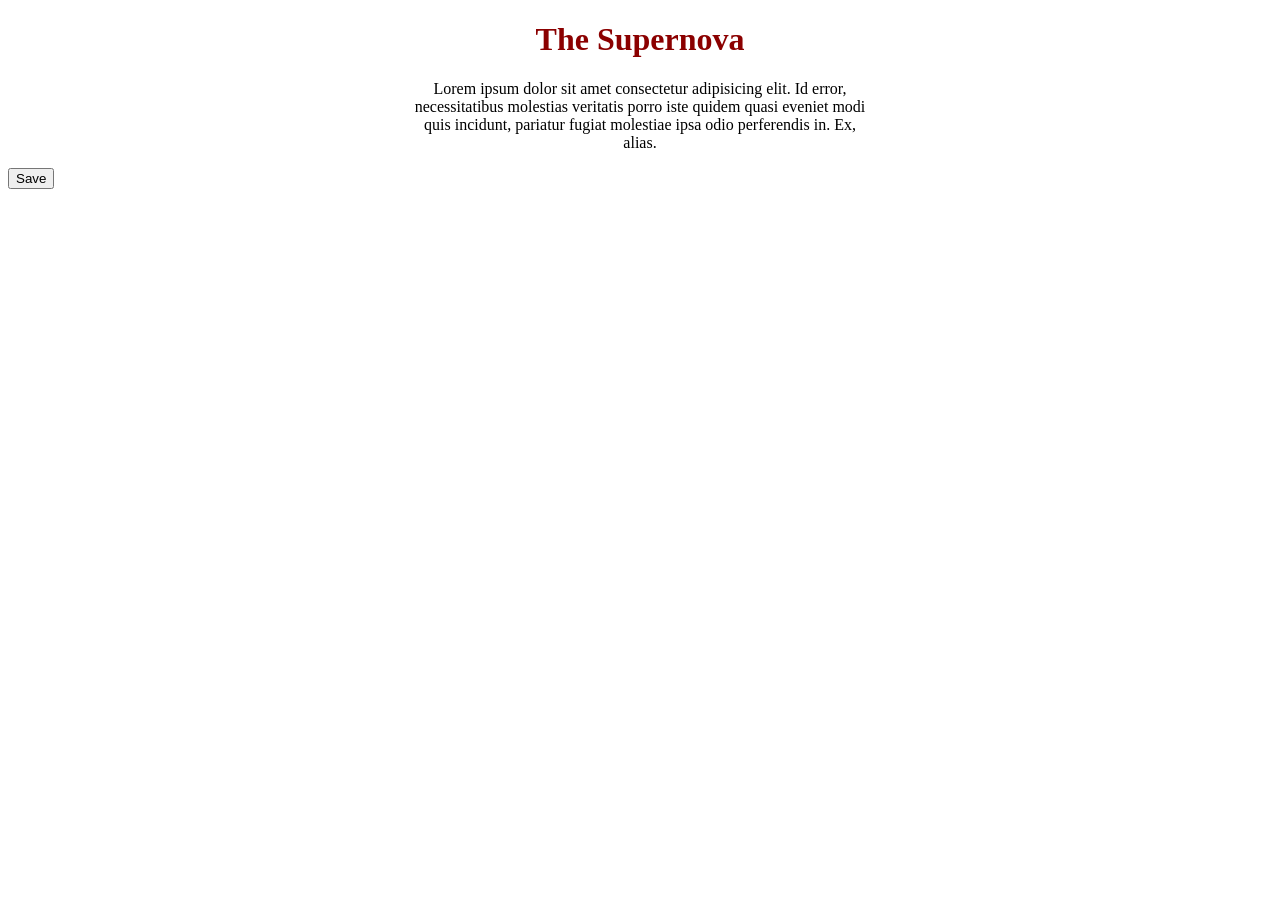
==== index.html @ a0be91d1 "delete button" ====
<!doctype html>
<html lang="en">
  <head>
    <meta charset="UTF-8" />
    <meta name="viewport" content="width=device-width, initial-scale=1.0" />
    <title>si Yanne ni</title>
    <link rel="stylesheet" href="style.css" />
  </head>
  <body>
    <h1 class="head">The Supernova</h1>
    <p class="Lorem">
      Lorem ipsum dolor sit amet consectetur adipisicing elit. Id error,<br />
      necessitatibus molestias veritatis porro iste quidem quasi eveniet modi<br />
      quis incidunt, pariatur fugiat molestiae ipsa odio perferendis in. Ex,<br />
      alias.
    </p>
    <div class="gbuttons">
      <button type="button" class="save">Save</button>
    </div>
  </body>
</html>
---- style.css ----
.head {
  color: darkred;
  text-align: center;
}
.Lorem {
  text-align: center;
}
.delete {
  background-color: rgb(241, 233, 223);
  color: black;
  font-weight: 800;
  font-family: Arial, Helvetica, sans-serif;
  border-radius: 5px;
  border-color: darkred;
}
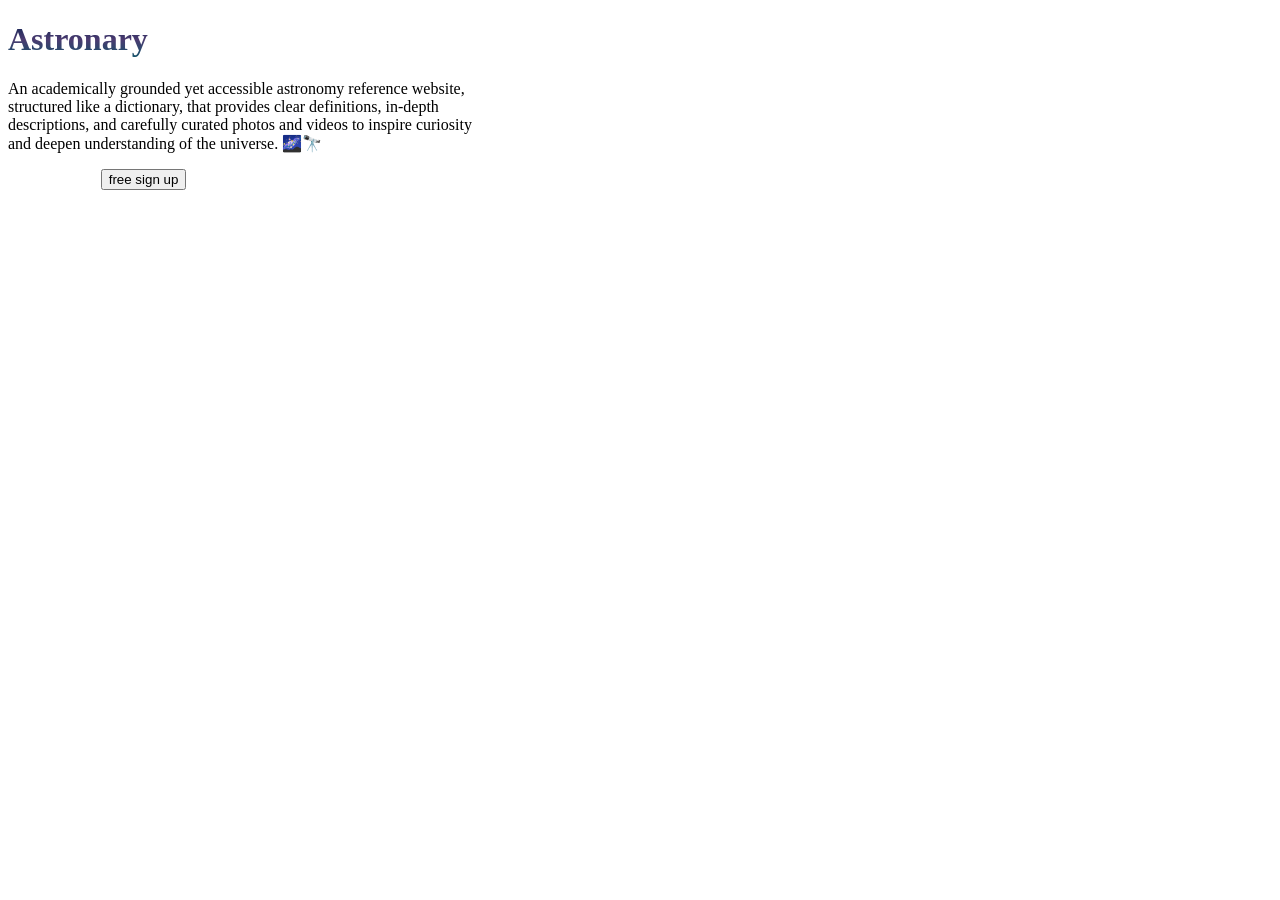
==== commit 161c91fa: "continuation" ====
--- a/index.html
+++ b/index.html
@@ -3,19 +3,21 @@
   <head>
     <meta charset="UTF-8" />
     <meta name="viewport" content="width=device-width, initial-scale=1.0" />
-    <title>si Yanne ni</title>
+    <title>Astronopedia</title>
     <link rel="stylesheet" href="style.css" />
   </head>
   <body>
-    <h1 class="head">The Supernova</h1>
-    <p class="Lorem">
-      Lorem ipsum dolor sit amet consectetur adipisicing elit. Id error,<br />
-      necessitatibus molestias veritatis porro iste quidem quasi eveniet modi<br />
-      quis incidunt, pariatur fugiat molestiae ipsa odio perferendis in. Ex,<br />
-      alias.
+    <h1 class="sitename">Astronary</h1>
+    <p class="description">
+      An academically grounded yet accessible astronomy reference website,
+      <br />
+      structured like a dictionary, that provides clear definitions, in-depth
+      <br />
+      descriptions, and carefully curated photos and videos to inspire curiosity
+      <br />
+      and deepen understanding of the universe. 🌌🔭
     </p>
-    <div class="gbuttons">
-      <button type="button" class="save">Save</button>
-    </div>
+    <button type="button" class="login">log in</button>
+    <button type="button" class="signup">free sign up</button>
   </body>
 </html>
--- a/style.css
+++ b/style.css
@@ -1,15 +1,38 @@
-.head {
-  color: darkred;
-  text-align: center;
+.sitename {
+  background: linear-gradient(to bottom, #021f4b, #4c3b71, #115268);
+  -webkit-background-clip: text;
+  -webkit-text-fill-color: transparent;
+  text-align: justify;
 }
-.Lorem {
-  text-align: center;
+.description {
+  text-align: justify;
 }
-.delete {
-  background-color: rgb(241, 233, 223);
-  color: black;
-  font-weight: 800;
-  font-family: Arial, Helvetica, sans-serif;
-  border-radius: 5px;
-  border-color: darkred;
+.login {
+  background: transparent;
+  padding: 2px 30px;
+  font-size: 12px;
+  font-weight: lighter;
+  border-radius: 4px;
+  position: relative;
+  border: 2px;
+  cursor: pointer;
+
+  background-image: linear-gradient(#ffffff)
+    linear-gradient(to bottom, #021f4b, #4c3b71, #115268);
+  background-origin: border-box;
+  background-clip: padding-box, border-box;
+
+  color: transparent;
+  background-clip: text;
+  -webkit-background-clip: text;
+  -webkit-text-fill-color: transparent;
+
+  transition:
+    transform 0.2s ease,
+    box-shadow 0.2s ease;
 }
+
+.login:hover {
+  transform: translateY(-2px);
+  box-shadow: 0 8px 20px rgba(123, 47, 247, 0.4);
+}
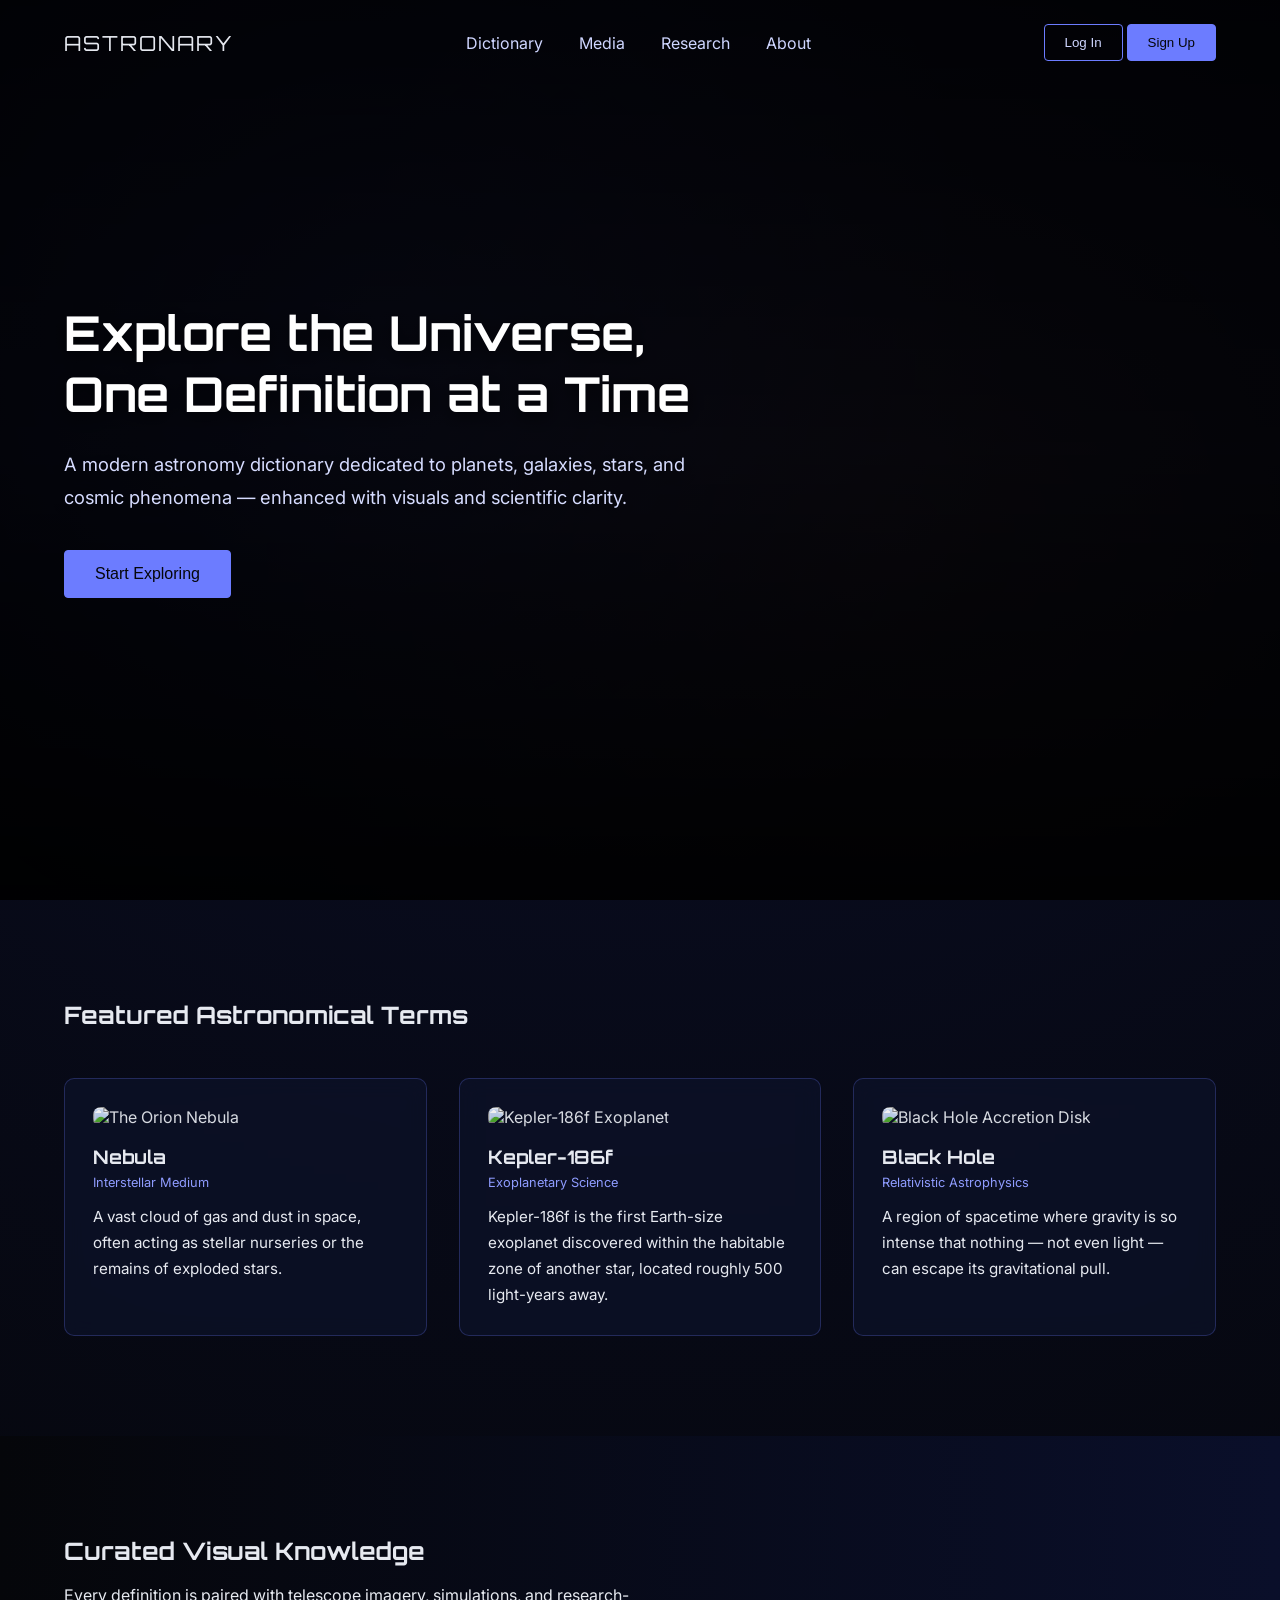
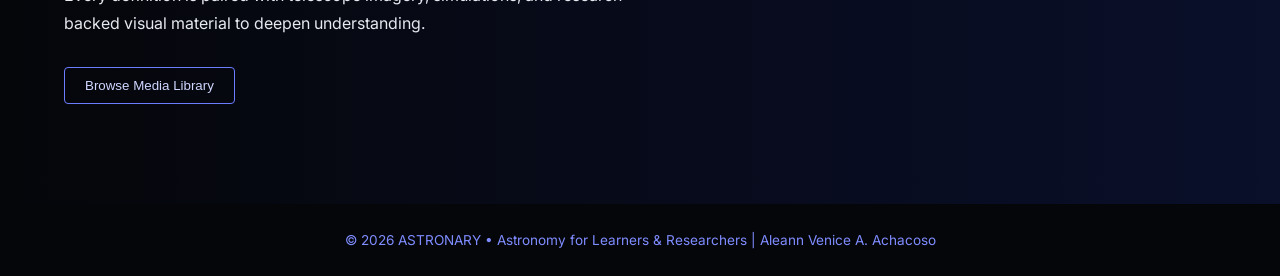
==== commit 3cbb3b95: "final" ====
--- a/index.html
+++ b/index.html
@@ -3,21 +3,120 @@
   <head>
     <meta charset="UTF-8" />
     <meta name="viewport" content="width=device-width, initial-scale=1.0" />
-    <title>Astronopedia</title>
+    <title>ASTRONARY | Astronomy Reference</title>
+
+    <link
+      href="https://fonts.googleapis.com/css2?family=Orbitron:wght@400;600&family=Inter:wght@300;400;600&display=swap"
+      rel="stylesheet"
+    />
+
     <link rel="stylesheet" href="style.css" />
   </head>
+
   <body>
-    <h1 class="sitename">Astronary</h1>
-    <p class="description">
-      An academically grounded yet accessible astronomy reference website,
-      <br />
-      structured like a dictionary, that provides clear definitions, in-depth
-      <br />
-      descriptions, and carefully curated photos and videos to inspire curiosity
-      <br />
-      and deepen understanding of the universe. 🌌🔭
-    </p>
-    <button type="button" class="login">log in</button>
-    <button type="button" class="signup">free sign up</button>
+    <div class="stars"></div>
+    <div class="nebula"></div>
+
+    <header class="navbar">
+      <div class="logo">ASTRONARY</div>
+
+      <nav class="nav-links">
+        <a href="#">Dictionary</a>
+        <a href="#">Media</a>
+        <a href="#">Research</a>
+        <a href="#">About</a>
+      </nav>
+
+      <div class="auth-buttons">
+        <button class="btn ghost">Log In</button>
+        <button class="btn primary">Sign Up</button>
+      </div>
+    </header>
+
+    <section class="hero">
+      <div class="hero-content">
+        <h1>
+          Explore the Universe,<br />
+          One Definition at a Time
+        </h1>
+
+        <p>
+          A modern astronomy dictionary dedicated to planets, galaxies, stars,
+          and cosmic phenomena — enhanced with visuals and scientific clarity.
+        </p>
+
+        <button class="btn primary large">Start Exploring</button>
+      </div>
+    </section>
+
+    <section class="dictionary">
+      <h2>Featured Astronomical Terms</h2>
+
+      <div class="card-grid">
+        <article class="card">
+          <img
+            src="https://i.pinimg.com/1200x/42/08/ee/4208eeaf921803b4e754ec276f01af55.jpg"
+            alt="The Orion Nebula"
+            class="card-image"
+            loading="lazy"
+          />
+          <h3>Nebula</h3>
+          <span class="meta">Interstellar Medium</span>
+          <p>
+            A vast cloud of gas and dust in space, often acting as stellar
+            nurseries or the remains of exploded stars.
+          </p>
+        </article>
+
+        <article class="card">
+          <img
+            src="https://i.pinimg.com/1200x/4b/bf/22/4bbf2255ef0084ff0dad1a5d4161faa6.jpg"
+            alt="Kepler-186f Exoplanet"
+            class="card-image"
+            loading="lazy"
+          />
+          <h3>Kepler-186f</h3>
+          <span class="meta">Exoplanetary Science</span>
+          <p>
+            Kepler-186f is the first Earth-size exoplanet discovered within the
+            habitable zone of another star, located roughly 500 light-years
+            away.
+          </p>
+        </article>
+
+        <article class="card">
+          <img
+            src="https://i.pinimg.com/1200x/6d/a6/43/6da64326bbd71d4552a2226b58259661.jpg"
+            alt="Black Hole Accretion Disk"
+            class="card-image"
+            loading="lazy"
+          />
+          <h3>Black Hole</h3>
+          <span class="meta">Relativistic Astrophysics</span>
+          <p>
+            A region of spacetime where gravity is so intense that nothing — not
+            even light — can escape its gravitational pull.
+          </p>
+        </article>
+      </div>
+    </section>
+
+    <section class="media">
+      <div class="media-content">
+        <h2>Curated Visual Knowledge</h2>
+        <p>
+          Every definition is paired with telescope imagery, simulations, and
+          research-backed visual material to deepen understanding.
+        </p>
+        <button class="btn ghost">Browse Media Library</button>
+      </div>
+    </section>
+
+    <footer>
+      <p>
+        © 2026 ASTRONARY • Astronomy for Learners & Researchers | Aleann Venice
+        A. Achacoso
+      </p>
+    </footer>
   </body>
 </html>
--- a/style.css
+++ b/style.css
@@ -1,38 +1,280 @@
-.sitename {
-  background: linear-gradient(to bottom, #021f4b, #4c3b71, #115268);
-  -webkit-background-clip: text;
-  -webkit-text-fill-color: transparent;
-  text-align: justify;
-}
-.description {
-  text-align: justify;
-}
-.login {
+* {
+  margin: 0;
+  padding: 0;
+  box-sizing: border-box;
+}
+
+body {
+  font-family: "Inter", sans-serif;
+  color: #e6e9f0;
+  background: radial-gradient(circle at top, #0b0f2a, #05060a);
+  overflow-x: hidden;
+}
+
+.stars,
+.nebula {
+  position: fixed;
+  inset: 0;
+  z-index: -2;
+}
+
+.stars {
+  background: url("https://www.transparenttextures.com/patterns/stardust.png");
+  opacity: 0.15;
+  animation: drift 120s linear infinite;
+}
+
+.nebula {
+  background:
+    radial-gradient(
+      circle at 30% 40%,
+      rgba(108, 124, 255, 0.12),
+      transparent 60%
+    ),
+    radial-gradient(
+      circle at 70% 60%,
+      rgba(255, 170, 120, 0.08),
+      transparent 65%
+    );
+  animation: pulseNebula 20s ease-in-out infinite alternate;
+}
+
+@keyframes drift {
+  from {
+    transform: translate(0, 0);
+  }
+  to {
+    transform: translate(-50%, -50%);
+  }
+}
+
+@keyframes pulseNebula {
+  from {
+    opacity: 0.6;
+  }
+  to {
+    opacity: 1;
+  }
+}
+
+.navbar {
+  display: flex;
+  justify-content: space-between;
+  align-items: center;
+  padding: 24px 64px;
+  position: absolute;
+  width: 100%;
+  z-index: 10;
+}
+
+.logo {
+  font-family: "Orbitron", sans-serif;
+  font-size: 1.3rem;
+  letter-spacing: 2px;
+}
+
+.nav-links a {
+  margin: 0 16px;
+  color: #cfd6ff;
+  text-decoration: none;
+  position: relative;
+}
+
+.nav-links a::after {
+  content: "";
+  position: absolute;
+  left: 0;
+  bottom: -6px;
+  width: 0;
+  height: 2px;
+  background: #6c7cff;
+  transition: width 0.3s ease;
+}
+
+.nav-links a:hover::after {
+  width: 100%;
+}
+
+.btn {
+  padding: 10px 20px;
+  border-radius: 4px;
+  border: 1px solid #6c7cff;
   background: transparent;
-  padding: 2px 30px;
-  font-size: 12px;
-  font-weight: lighter;
-  border-radius: 4px;
+  color: #cfd6ff;
+  cursor: pointer;
+  transition: all 0.25s ease;
+}
+
+.btn:hover {
+  transform: translateY(-2px);
+  box-shadow: 0 0 18px rgba(108, 124, 255, 0.6);
+}
+
+.btn.primary {
+  background: #6c7cff;
+  color: #05060a;
+}
+
+.btn.primary:hover {
+  background: #8592ff;
+}
+
+.btn.large {
+  padding: 14px 30px;
+  font-size: 1rem;
+  animation: pulseGlow 3s infinite;
+}
+
+@keyframes pulseGlow {
+  0% {
+    box-shadow: 0 0 10px rgba(108, 124, 255, 0.4);
+  }
+  50% {
+    box-shadow: 0 0 28px rgba(108, 124, 255, 0.9);
+  }
+  100% {
+    box-shadow: 0 0 10px rgba(108, 124, 255, 0.4);
+  }
+}
+
+.hero {
+  height: 100vh;
+  display: flex;
+  align-items: center;
+  padding: 0 64px;
   position: relative;
-  border: 2px;
-  cursor: pointer;
-
-  background-image: linear-gradient(#ffffff)
-    linear-gradient(to bottom, #021f4b, #4c3b71, #115268);
-  background-origin: border-box;
-  background-clip: padding-box, border-box;
-
-  color: transparent;
-  background-clip: text;
-  -webkit-background-clip: text;
-  -webkit-text-fill-color: transparent;
-
+  background-image:
+    linear-gradient(rgba(0, 0, 0, 0.55), rgba(0, 0, 0, 0.55)),
+    url("https://i.pinimg.com/736x/2d/0c/36/2d0c360c63f2b2dba702f7eedc8c7dc3.jpg");
+  background-size: cover;
+  background-position: center center;
+  background-repeat: no-repeat;
+  background-attachment: fixed;
+  color: #fff;
+  text-shadow: 0 4px 18px rgba(0, 0, 0, 0.7);
+  z-index: 1;
+}
+
+.hero::before {
+  content: "";
+  position: absolute;
+  inset: 0;
+  background: linear-gradient(
+    to bottom,
+    rgba(0, 0, 0, 0.65) 0%,
+    rgba(0, 0, 0, 0.4) 50%,
+    rgba(0, 0, 0, 0.8) 100%
+  );
+  z-index: 0;
+}
+
+.hero-content {
+  position: relative;
+  z-index: 2;
+  max-width: 650px;
+}
+
+.hero h1 {
+  font-family: "Orbitron", sans-serif;
+  font-size: 3rem;
+  margin-bottom: 24px;
+}
+
+.hero p {
+  line-height: 1.8;
+  margin-bottom: 36px;
+  color: #d6dcff;
+  font-size: 1.15rem;
+}
+
+.dictionary {
+  padding: 100px 64px;
+}
+
+.dictionary h2 {
+  font-family: "Orbitron", sans-serif;
+  margin-bottom: 48px;
+}
+
+.card-grid {
+  display: grid;
+  grid-template-columns: repeat(auto-fit, minmax(260px, 1fr));
+  gap: 32px;
+}
+
+.card {
+  background: rgba(12, 18, 40, 0.75);
+  backdrop-filter: blur(10px);
+  border-radius: 10px;
+  padding: 28px;
+  border: 1px solid rgba(108, 124, 255, 0.25);
   transition:
-    transform 0.2s ease,
-    box-shadow 0.2s ease;
-}
-
-.login:hover {
-  transform: translateY(-2px);
-  box-shadow: 0 8px 20px rgba(123, 47, 247, 0.4);
-}
+    transform 0.3s ease,
+    box-shadow 0.3s ease;
+}
+
+.card:hover {
+  transform: translateY(-10px);
+  box-shadow: 0 15px 35px rgba(108, 124, 255, 0.25);
+}
+
+.card-image {
+  width: 100%;
+  height: 180px;
+  object-fit: cover;
+  border-radius: 8px;
+  margin-bottom: 18px;
+  filter: brightness(0.9) contrast(1.1);
+  transition:
+    transform 0.4s ease,
+    filter 0.4s ease;
+}
+
+.card:hover .card-image {
+  transform: scale(1.05);
+  filter: brightness(1) contrast(1.15);
+}
+
+.card h3 {
+  font-family: "Orbitron", sans-serif;
+  margin-bottom: 6px;
+}
+
+.meta {
+  display: block;
+  font-size: 0.8rem;
+  color: #8f9cff;
+  margin-bottom: 14px;
+}
+
+.card p {
+  line-height: 1.7;
+  font-size: 0.95rem;
+}
+
+.media {
+  padding: 100px 64px;
+  background: linear-gradient(to right, #05060a, #0a0f2a);
+}
+
+.media-content {
+  max-width: 620px;
+}
+
+.media h2 {
+  font-family: "Orbitron", sans-serif;
+  margin-bottom: 16px;
+}
+
+.media p {
+  line-height: 1.7;
+  margin-bottom: 30px;
+}
+
+footer {
+  padding: 28px;
+  text-align: center;
+  font-size: 0.85rem;
+  color: #7f8cff;
+  background: #05060a;
+}
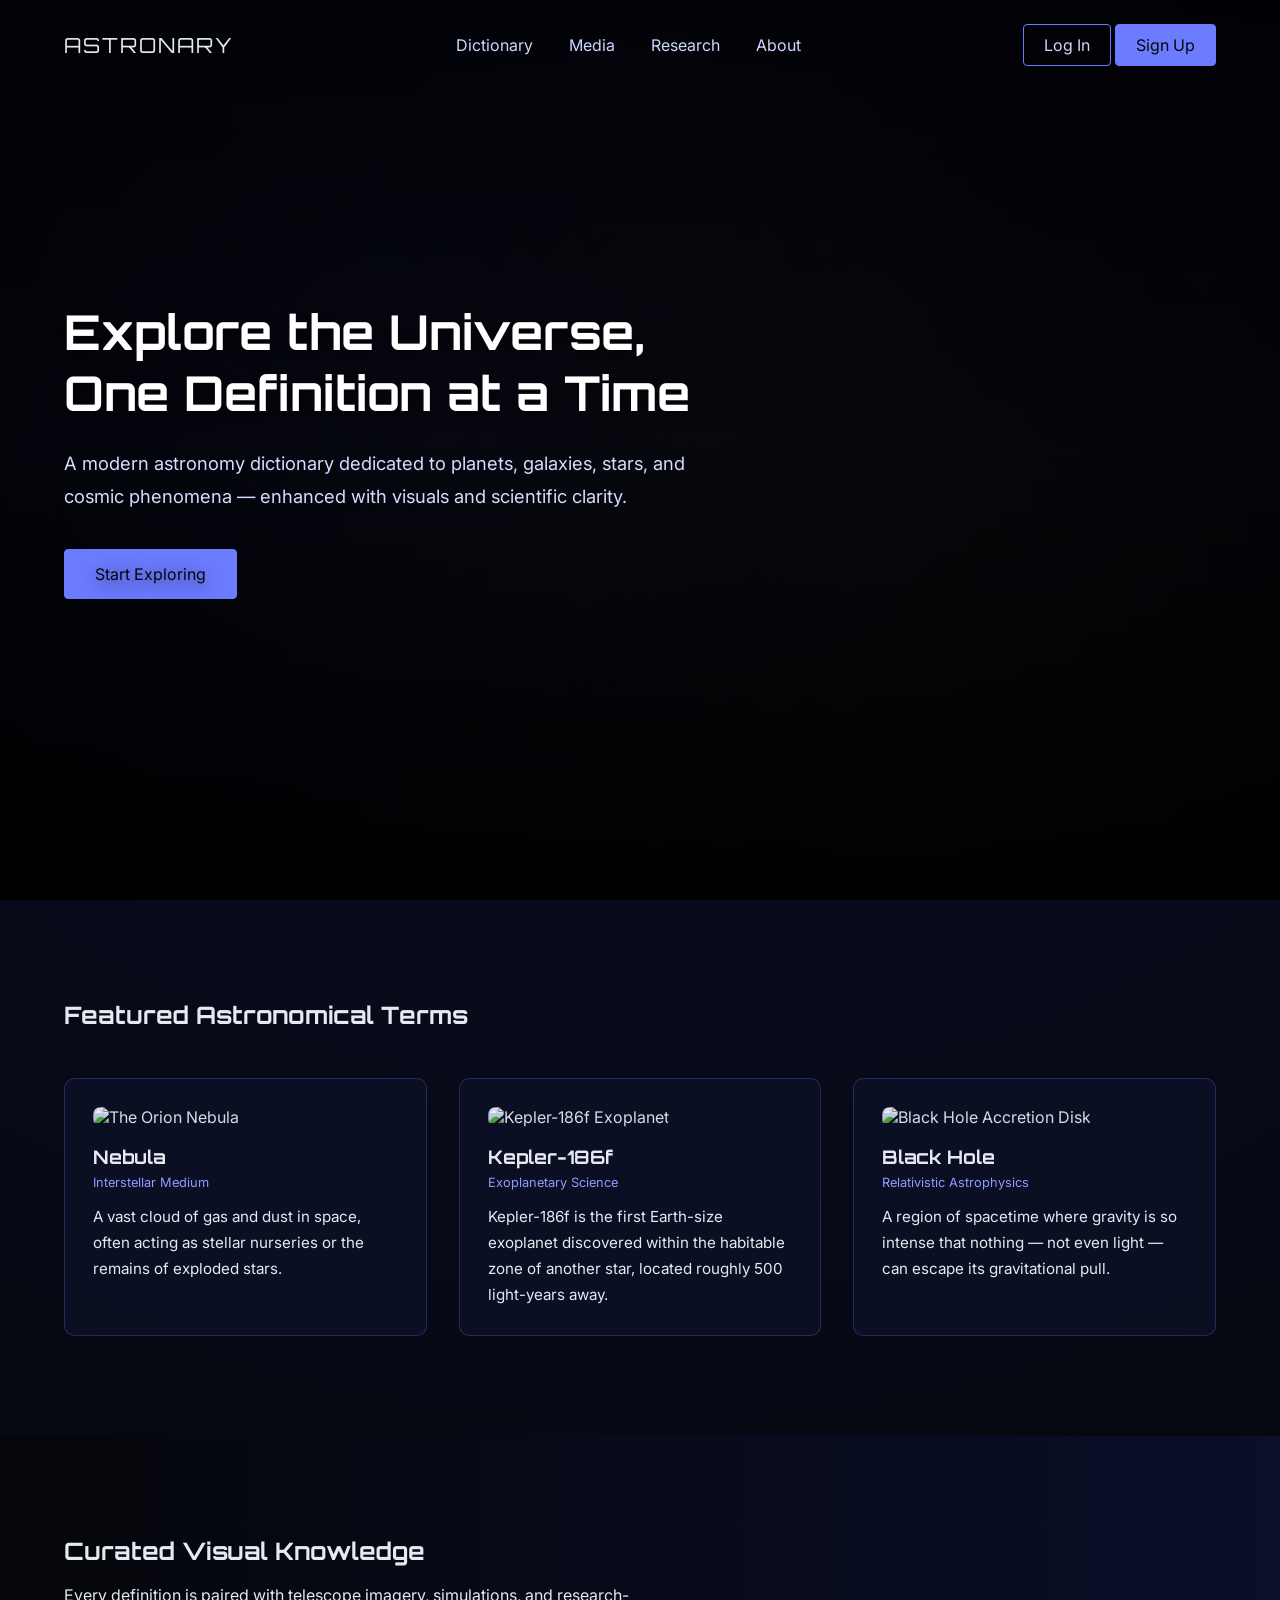
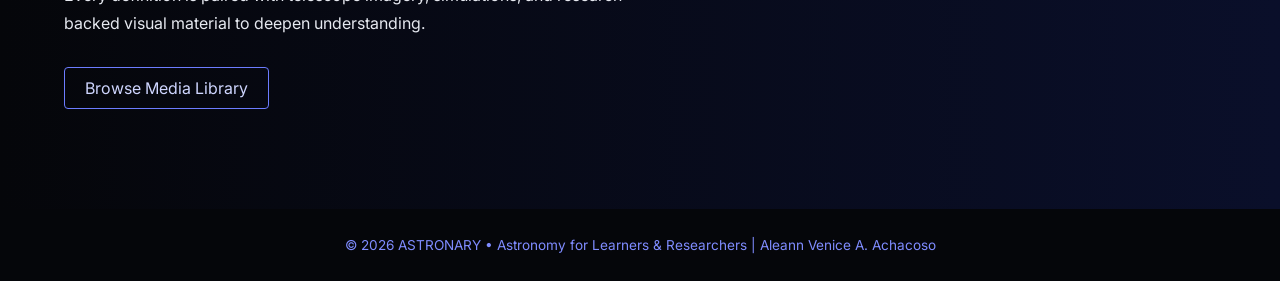
==== commit 16136409: "upate" ====
--- a/index.html
+++ b/index.html
@@ -5,18 +5,22 @@
     <meta name="viewport" content="width=device-width, initial-scale=1.0" />
     <title>ASTRONARY | Astronomy Reference</title>
 
+    <!-- Google Fonts -->
     <link
       href="https://fonts.googleapis.com/css2?family=Orbitron:wght@400;600&family=Inter:wght@300;400;600&display=swap"
       rel="stylesheet"
     />
 
+    <!-- Stylesheet -->
     <link rel="stylesheet" href="style.css" />
   </head>
 
   <body>
+    <!-- Background Effects -->
     <div class="stars"></div>
     <div class="nebula"></div>
 
+    <!-- Navbar -->
     <header class="navbar">
       <div class="logo">ASTRONARY</div>
 
@@ -28,28 +32,29 @@
       </nav>
 
       <div class="auth-buttons">
-        <button class="btn ghost">Log In</button>
-        <button class="btn primary">Sign Up</button>
+        <!-- Updated to link directly to login.html and signup.html -->
+        <a href="login.html" class="btn ghost">Log In</a>
+        <a href="signup.html" class="btn primary">Sign Up</a>
       </div>
     </header>
 
+    <!-- Hero Section -->
     <section class="hero">
       <div class="hero-content">
         <h1>
           Explore the Universe,<br />
           One Definition at a Time
         </h1>
-
         <p>
           A modern astronomy dictionary dedicated to planets, galaxies, stars,
           and cosmic phenomena — enhanced with visuals and scientific clarity.
         </p>
-
-        <button class="btn primary large">Start Exploring</button>
+        <a href="#dictionary" class="btn primary large">Start Exploring</a>
       </div>
     </section>
 
-    <section class="dictionary">
+    <!-- Featured Dictionary Section -->
+    <section id="dictionary" class="dictionary">
       <h2>Featured Astronomical Terms</h2>
 
       <div class="card-grid">
@@ -101,6 +106,7 @@
       </div>
     </section>
 
+    <!-- Media Section -->
     <section class="media">
       <div class="media-content">
         <h2>Curated Visual Knowledge</h2>
@@ -108,10 +114,11 @@
           Every definition is paired with telescope imagery, simulations, and
           research-backed visual material to deepen understanding.
         </p>
-        <button class="btn ghost">Browse Media Library</button>
+        <a href="#" class="btn ghost">Browse Media Library</a>
       </div>
     </section>
 
+    <!-- Footer -->
     <footer>
       <p>
         © 2026 ASTRONARY • Astronomy for Learners & Researchers | Aleann Venice
--- a/style.css
+++ b/style.css
@@ -1,9 +1,11 @@
+/* ===== RESET ===== */
 * {
   margin: 0;
   padding: 0;
   box-sizing: border-box;
 }
 
+/* ===== BASE ===== */
 body {
   font-family: "Inter", sans-serif;
   color: #e6e9f0;
@@ -11,6 +13,7 @@
   overflow-x: hidden;
 }
 
+/* ===== BACKGROUND EFFECTS ===== */
 .stars,
 .nebula {
   position: fixed;
@@ -57,6 +60,7 @@
   }
 }
 
+/* ===== NAVBAR ===== */
 .navbar {
   display: flex;
   justify-content: space-between;
@@ -95,6 +99,7 @@
   width: 100%;
 }
 
+/* ===== BUTTONS ===== */
 .btn {
   padding: 10px 20px;
   border-radius: 4px;
@@ -103,6 +108,8 @@
   color: #cfd6ff;
   cursor: pointer;
   transition: all 0.25s ease;
+  text-decoration: none;
+  display: inline-block;
 }
 
 .btn:hover {
@@ -137,6 +144,7 @@
   }
 }
 
+/* ===== HERO ===== */
 .hero {
   height: 100vh;
   display: flex;
@@ -187,6 +195,7 @@
   font-size: 1.15rem;
 }
 
+/* ===== DICTIONARY ===== */
 .dictionary {
   padding: 100px 64px;
 }
@@ -252,6 +261,7 @@
   font-size: 0.95rem;
 }
 
+/* ===== MEDIA ===== */
 .media {
   padding: 100px 64px;
   background: linear-gradient(to right, #05060a, #0a0f2a);
@@ -271,6 +281,7 @@
   margin-bottom: 30px;
 }
 
+/* ===== FOOTER ===== */
 footer {
   padding: 28px;
   text-align: center;
@@ -278,3 +289,78 @@
   color: #7f8cff;
   background: #05060a;
 }
+
+/* ===== LOGIN/SIGNUP CARD ===== */
+.login-wrapper {
+  min-height: 100vh;
+  display: flex;
+  align-items: center;
+  justify-content: center;
+}
+
+.login-card {
+  background: rgba(12, 18, 40, 0.85);
+  backdrop-filter: blur(14px);
+  border: 1px solid rgba(108, 124, 255, 0.35);
+  border-radius: 14px;
+  padding: 40px;
+  width: 100%;
+  max-width: 420px;
+  text-align: center;
+  box-shadow: 0 0 60px rgba(108, 124, 255, 0.35);
+  animation: floatIn 1.1s ease forwards;
+}
+
+@keyframes floatIn {
+  from {
+    opacity: 0;
+    transform: translateY(40px) scale(0.95);
+  }
+  to {
+    opacity: 1;
+    transform: translateY(0) scale(1);
+  }
+}
+
+.login-card h1 {
+  font-family: "Orbitron", sans-serif;
+  margin-bottom: 10px;
+}
+
+.login-card p {
+  font-size: 0.9rem;
+  margin-bottom: 28px;
+  color: #cfd6ff;
+}
+
+.login-card input {
+  width: 100%;
+  padding: 14px;
+  margin-bottom: 16px;
+  background: rgba(255, 255, 255, 0.07);
+  border: 1px solid rgba(108, 124, 255, 0.4);
+  border-radius: 6px;
+  color: white;
+  font-size: 0.95rem;
+}
+
+.login-card input::placeholder {
+  color: #9aa6ff;
+}
+
+.login-btn {
+  width: 100%;
+  margin-top: 10px;
+}
+
+.login-footer {
+  display: block;
+  margin-top: 22px;
+  font-size: 0.85rem;
+  color: #aab3ff;
+}
+
+.login-footer a {
+  color: #6c7cff;
+  text-decoration: none;
+}
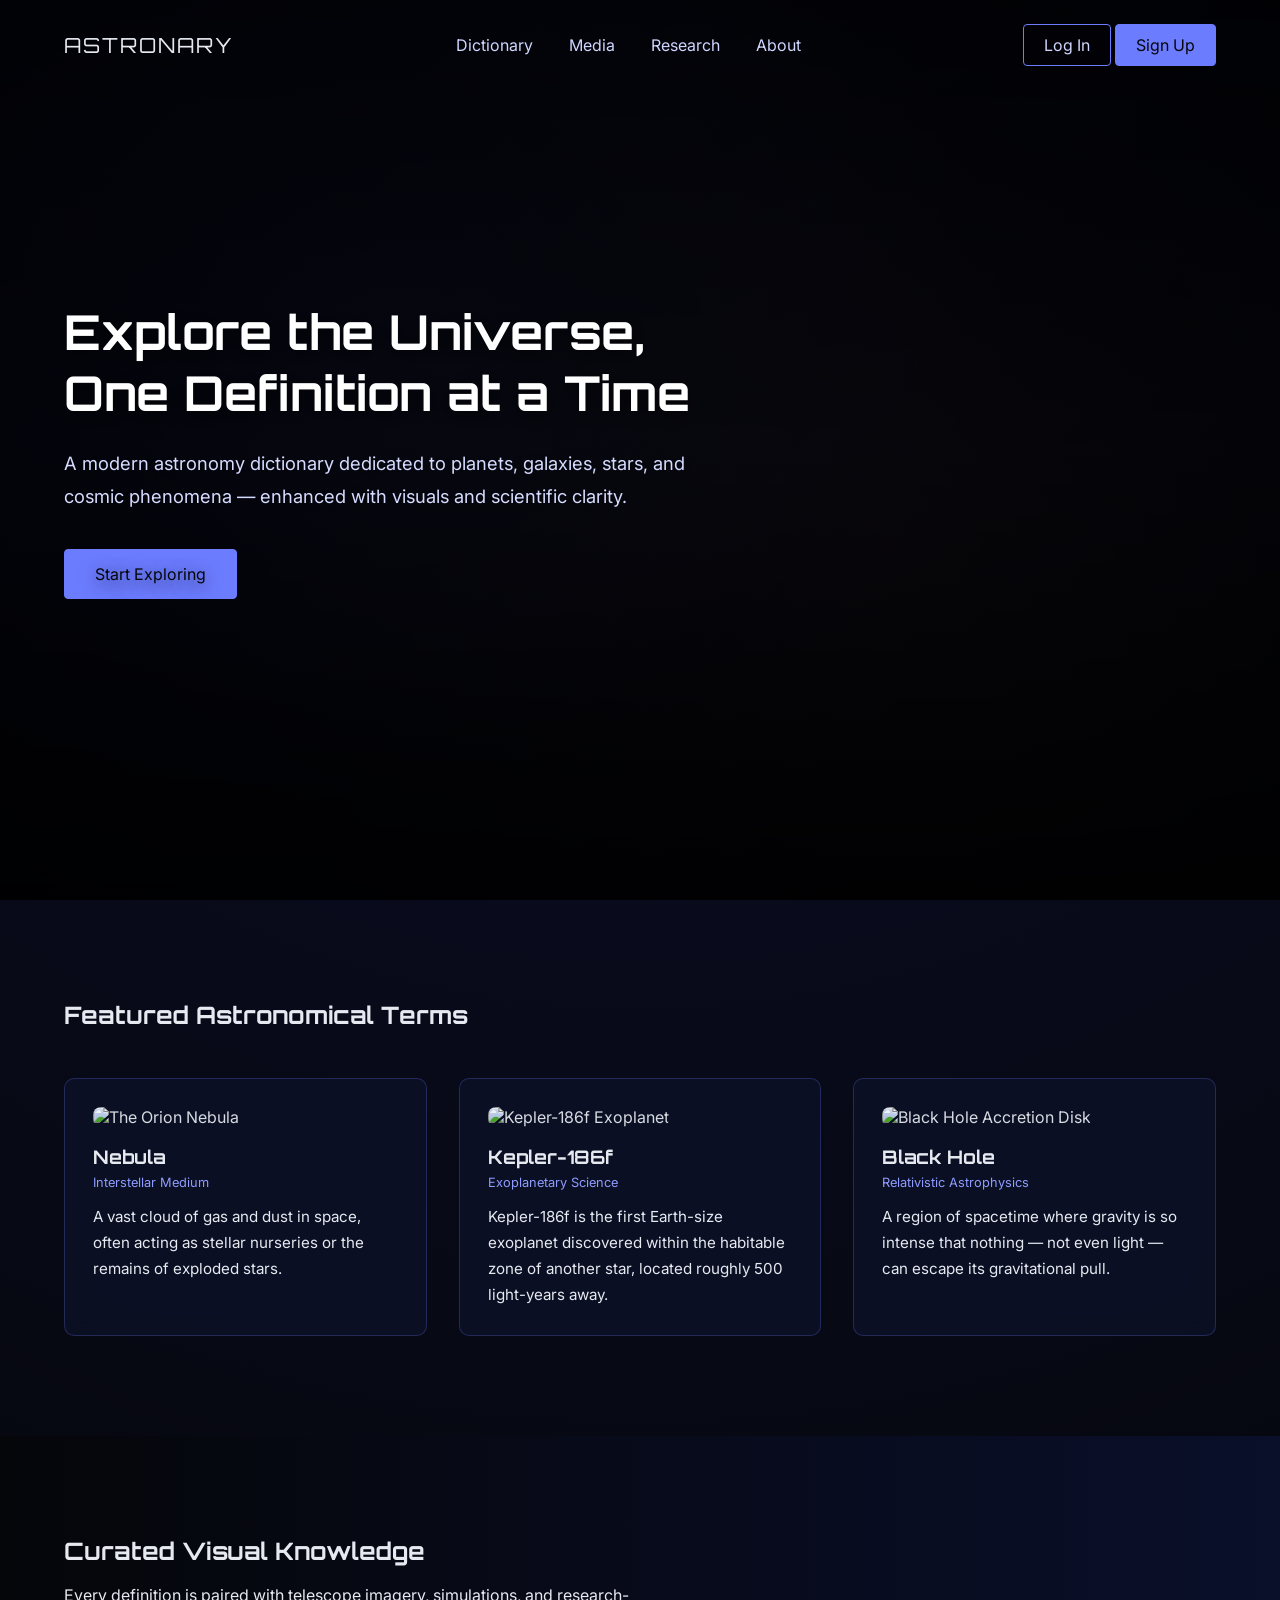
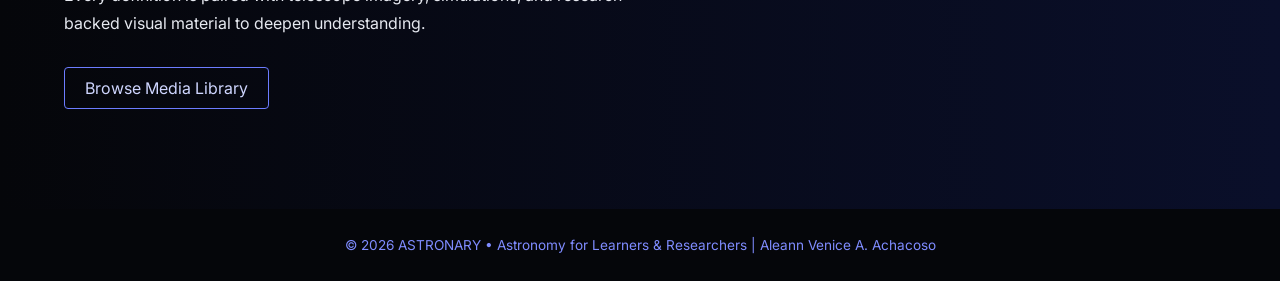
==== commit 482a814c: "profile.html added" ====
--- a/index.html
+++ b/index.html
@@ -5,22 +5,18 @@
     <meta name="viewport" content="width=device-width, initial-scale=1.0" />
     <title>ASTRONARY | Astronomy Reference</title>
 
-    <!-- Google Fonts -->
     <link
       href="https://fonts.googleapis.com/css2?family=Orbitron:wght@400;600&family=Inter:wght@300;400;600&display=swap"
       rel="stylesheet"
     />
 
-    <!-- Stylesheet -->
     <link rel="stylesheet" href="style.css" />
   </head>
 
   <body>
-    <!-- Background Effects -->
     <div class="stars"></div>
     <div class="nebula"></div>
 
-    <!-- Navbar -->
     <header class="navbar">
       <div class="logo">ASTRONARY</div>
 
@@ -38,7 +34,6 @@
       </div>
     </header>
 
-    <!-- Hero Section -->
     <section class="hero">
       <div class="hero-content">
         <h1>
@@ -53,7 +48,6 @@
       </div>
     </section>
 
-    <!-- Featured Dictionary Section -->
     <section id="dictionary" class="dictionary">
       <h2>Featured Astronomical Terms</h2>
 
@@ -106,7 +100,6 @@
       </div>
     </section>
 
-    <!-- Media Section -->
     <section class="media">
       <div class="media-content">
         <h2>Curated Visual Knowledge</h2>
@@ -118,7 +111,6 @@
       </div>
     </section>
 
-    <!-- Footer -->
     <footer>
       <p>
         © 2026 ASTRONARY • Astronomy for Learners & Researchers | Aleann Venice
--- a/style.css
+++ b/style.css
@@ -1,11 +1,9 @@
-/* ===== RESET ===== */
 * {
   margin: 0;
   padding: 0;
   box-sizing: border-box;
 }
 
-/* ===== BASE ===== */
 body {
   font-family: "Inter", sans-serif;
   color: #e6e9f0;
@@ -13,7 +11,6 @@
   overflow-x: hidden;
 }
 
-/* ===== BACKGROUND EFFECTS ===== */
 .stars,
 .nebula {
   position: fixed;
@@ -60,7 +57,6 @@
   }
 }
 
-/* ===== NAVBAR ===== */
 .navbar {
   display: flex;
   justify-content: space-between;
@@ -99,7 +95,6 @@
   width: 100%;
 }
 
-/* ===== BUTTONS ===== */
 .btn {
   padding: 10px 20px;
   border-radius: 4px;
@@ -144,7 +139,6 @@
   }
 }
 
-/* ===== HERO ===== */
 .hero {
   height: 100vh;
   display: flex;
@@ -195,7 +189,6 @@
   font-size: 1.15rem;
 }
 
-/* ===== DICTIONARY ===== */
 .dictionary {
   padding: 100px 64px;
 }
@@ -261,7 +254,6 @@
   font-size: 0.95rem;
 }
 
-/* ===== MEDIA ===== */
 .media {
   padding: 100px 64px;
   background: linear-gradient(to right, #05060a, #0a0f2a);
@@ -281,7 +273,6 @@
   margin-bottom: 30px;
 }
 
-/* ===== FOOTER ===== */
 footer {
   padding: 28px;
   text-align: center;
@@ -290,7 +281,6 @@
   background: #05060a;
 }
 
-/* ===== LOGIN/SIGNUP CARD ===== */
 .login-wrapper {
   min-height: 100vh;
   display: flex;
@@ -364,3 +354,70 @@
   color: #6c7cff;
   text-decoration: none;
 }
+
+.profile-wrapper {
+  min-height: 100vh;
+  display: flex;
+  align-items: center;
+  justify-content: center;
+  padding-top: 120px;
+}
+
+.profile-card {
+  background: rgba(12, 18, 40, 0.85);
+  backdrop-filter: blur(14px);
+  border: 1px solid rgba(108, 124, 255, 0.35);
+  border-radius: 16px;
+  padding: 44px;
+  width: 100%;
+  max-width: 460px;
+  text-align: center;
+  box-shadow: 0 0 60px rgba(108, 124, 255, 0.35);
+  animation: floatIn 1.1s ease forwards;
+}
+
+.profile-avatar {
+  width: 120px;
+  height: 120px;
+  border-radius: 50%;
+  object-fit: cover;
+  border: 2px solid #6c7cff;
+  margin-bottom: 22px;
+}
+
+.profile-name {
+  font-family: "Orbitron", sans-serif;
+  margin-bottom: 6px;
+}
+
+.profile-email {
+  font-size: 0.9rem;
+  color: #cfd6ff;
+}
+
+.profile-address {
+  font-size: 0.85rem;
+  color: #aab3ff;
+  margin-top: 6px;
+}
+
+.profile-info {
+  margin-top: 30px;
+  text-align: left;
+}
+
+.profile-info h3 {
+  font-family: "Orbitron", sans-serif;
+  margin-bottom: 10px;
+}
+
+.profile-info p {
+  font-size: 0.9rem;
+  line-height: 1.7;
+  color: #e6e9f0;
+}
+
+.profile-settings-btn {
+  width: 100%;
+  margin-top: 32px;
+}
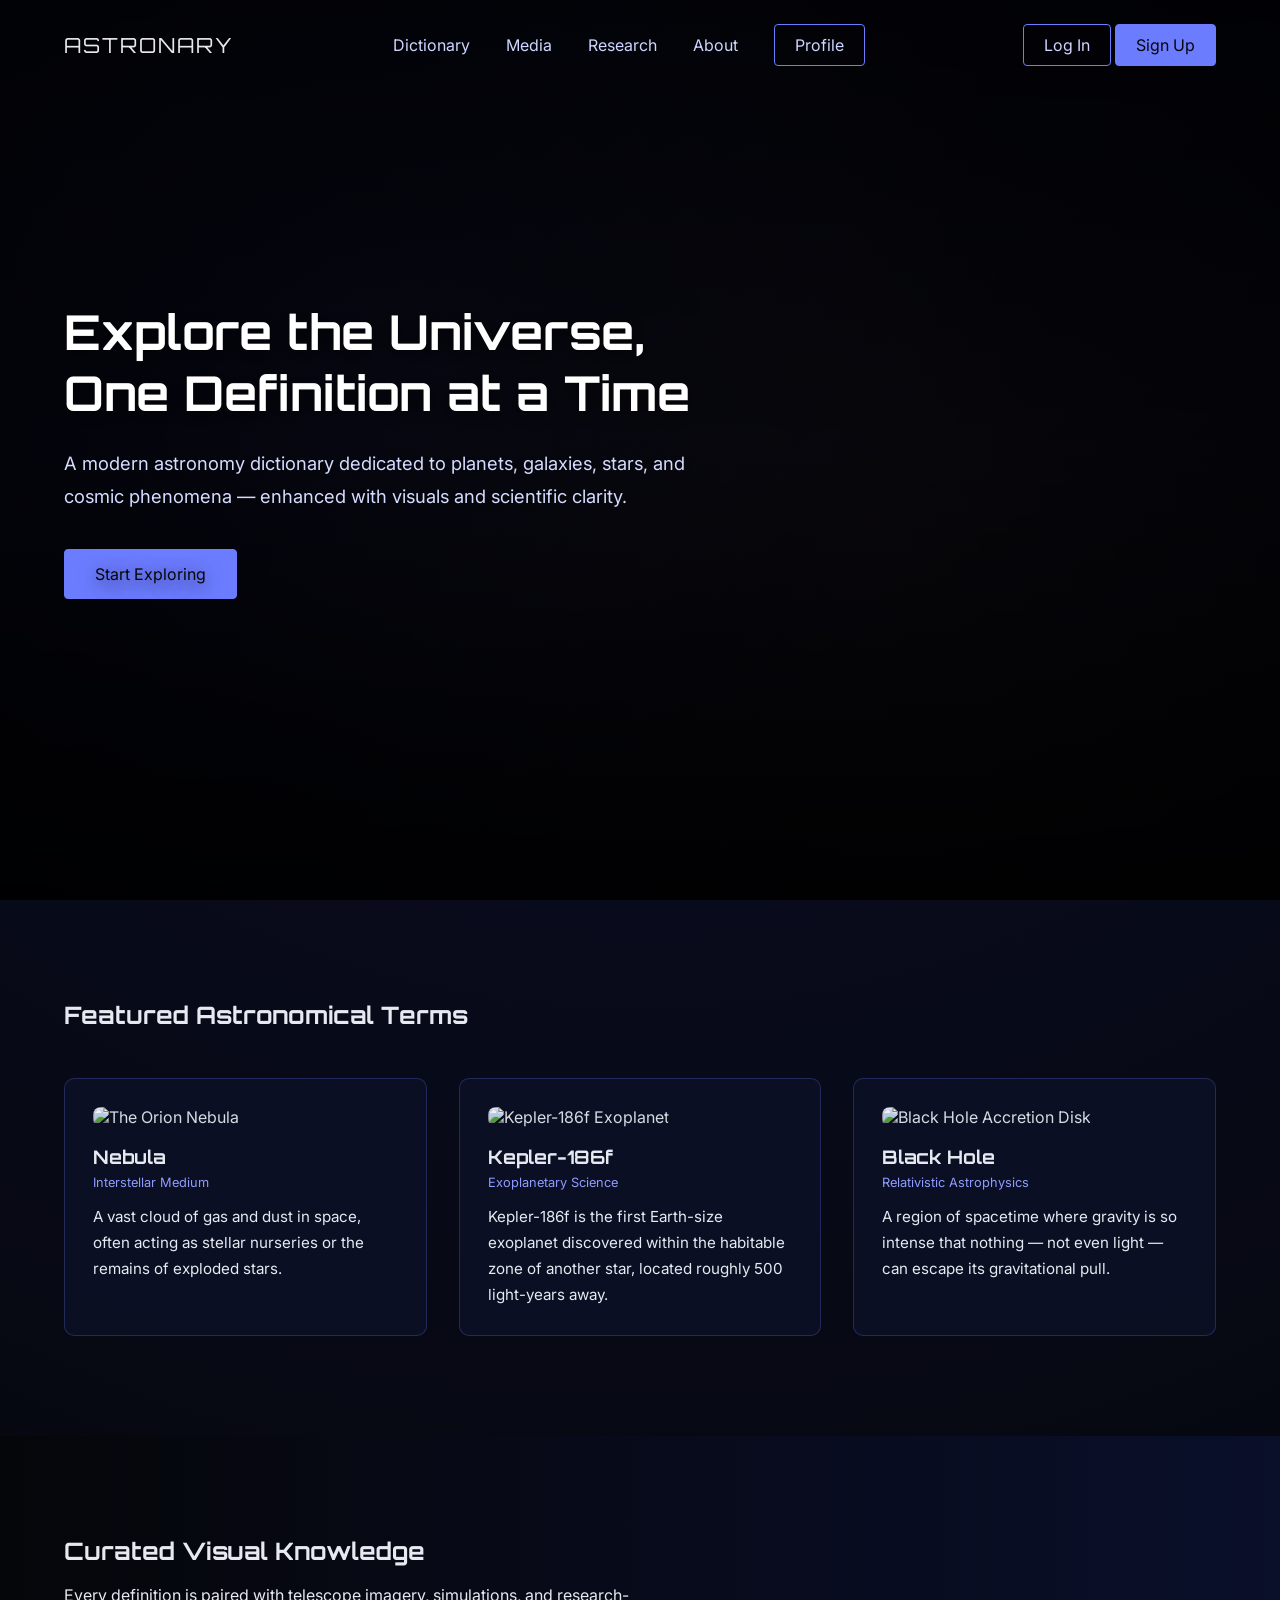
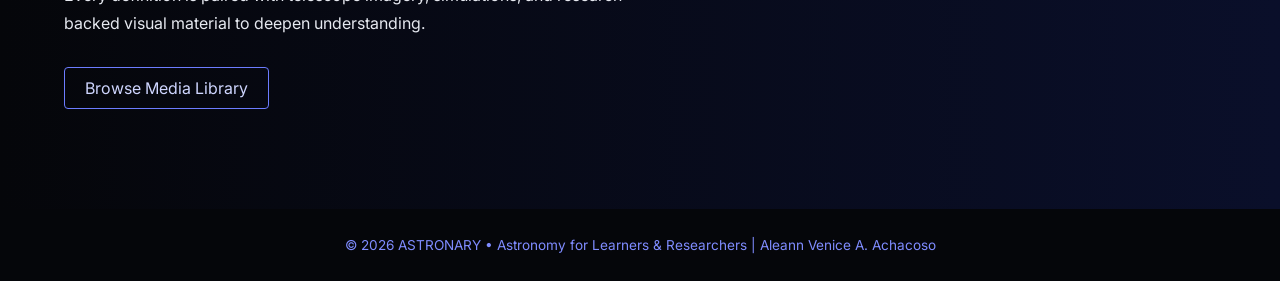
==== commit 43dd6d89: "adding profile button in index.html" ====
--- a/index.html
+++ b/index.html
@@ -25,6 +25,7 @@
         <a href="#">Media</a>
         <a href="#">Research</a>
         <a href="#">About</a>
+        <a href="profile.html" class="btn ghost">Profile</a>
       </nav>
 
       <div class="auth-buttons">
--- a/style.css
+++ b/style.css
@@ -421,3 +421,33 @@
   width: 100%;
   margin-top: 32px;
 }
+
+.settings-input {
+  width: 100%;
+  padding: 14px;
+  margin-bottom: 16px;
+  background: rgba(255, 255, 255, 0.07);
+  border: 1px solid rgba(108, 124, 255, 0.4);
+  border-radius: 6px;
+  color: white;
+  font-size: 0.95rem;
+}
+
+.settings-input::placeholder {
+  color: #9aa6ff;
+}
+
+.settings-label {
+  display: block;
+  font-size: 0.85rem;
+  margin-bottom: 6px;
+  color: #aab3ff;
+}
+
+.settings-checkbox {
+  font-size: 0.9rem;
+  color: #cfd6ff;
+  display: flex;
+  align-items: center;
+  gap: 10px;
+}
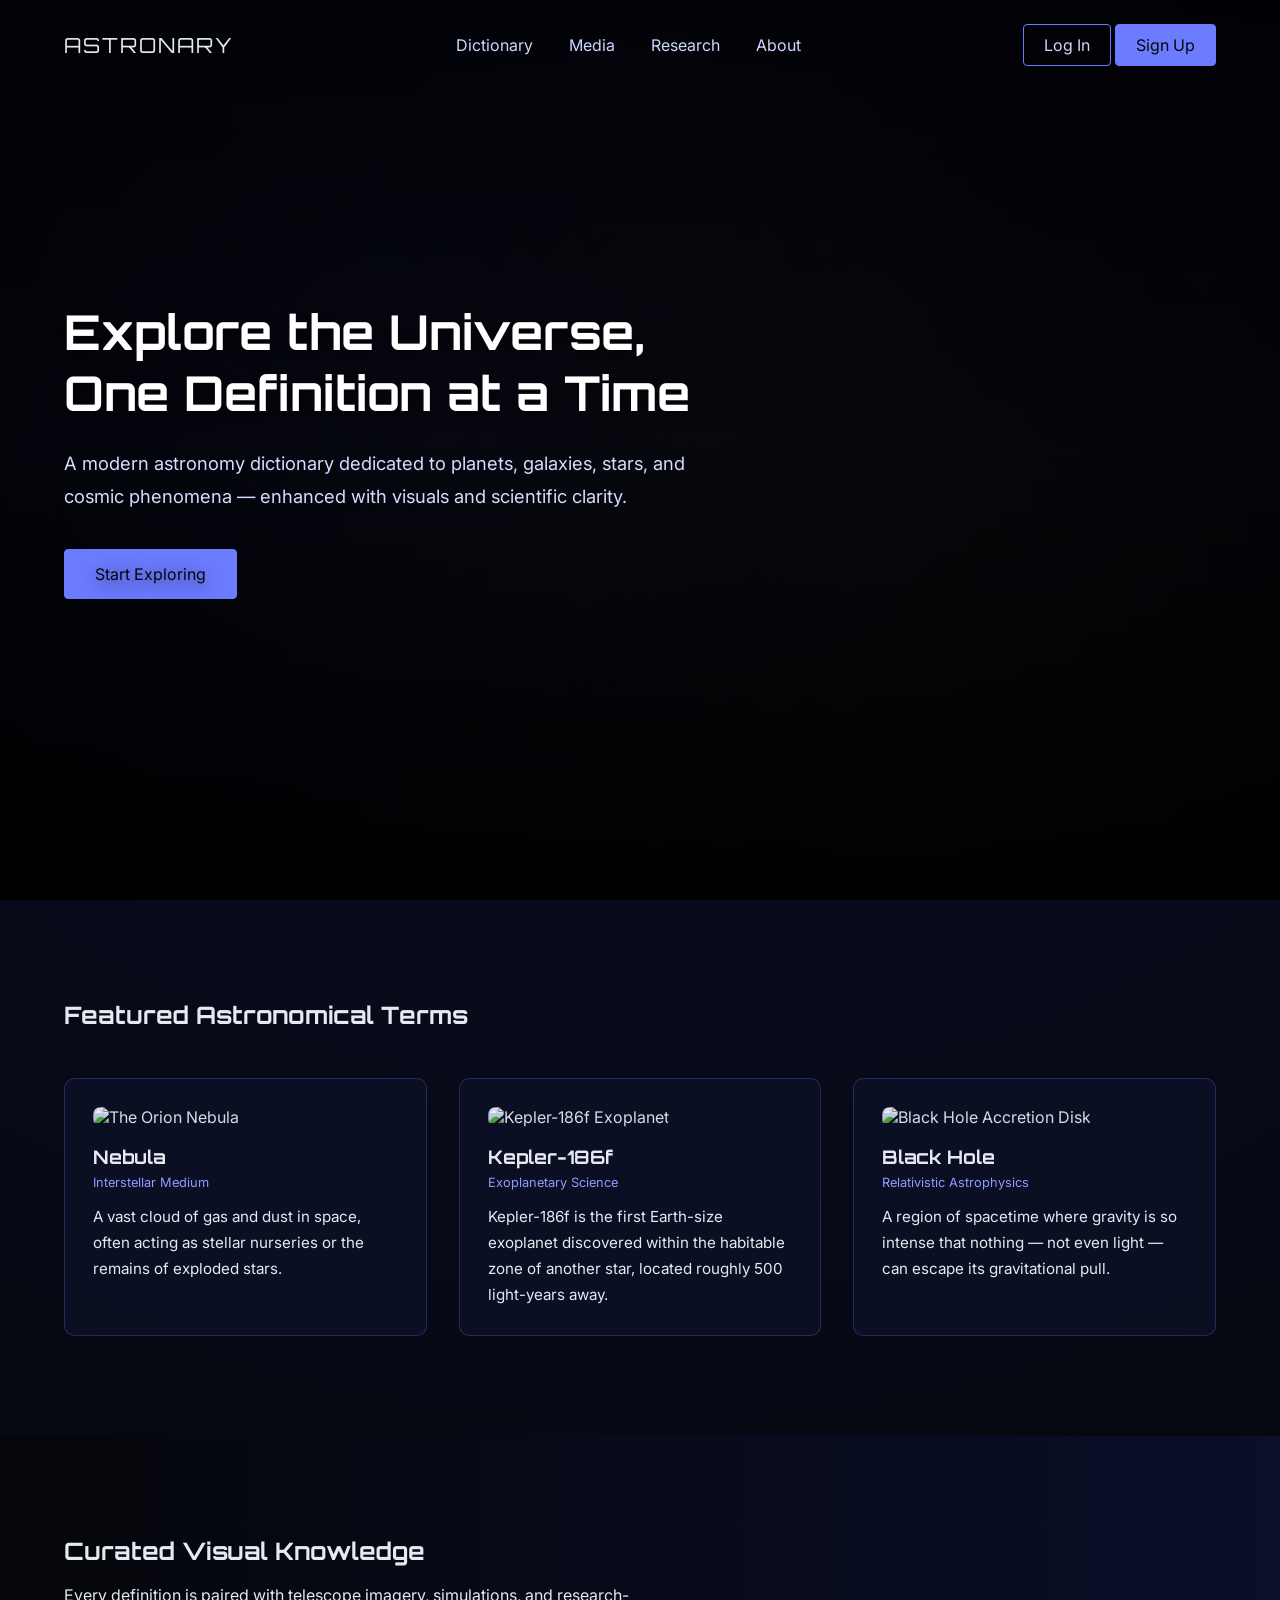
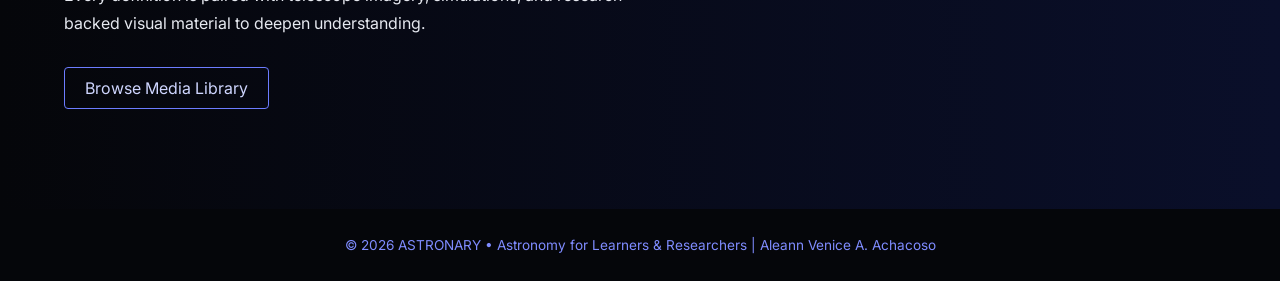
==== commit 15ecc5b3: "allow log in button to profile.html" ====
--- a/index.html
+++ b/index.html
@@ -25,7 +25,6 @@
         <a href="#">Media</a>
         <a href="#">Research</a>
         <a href="#">About</a>
-        <a href="profile.html" class="btn ghost">Profile</a>
       </nav>
 
       <div class="auth-buttons">
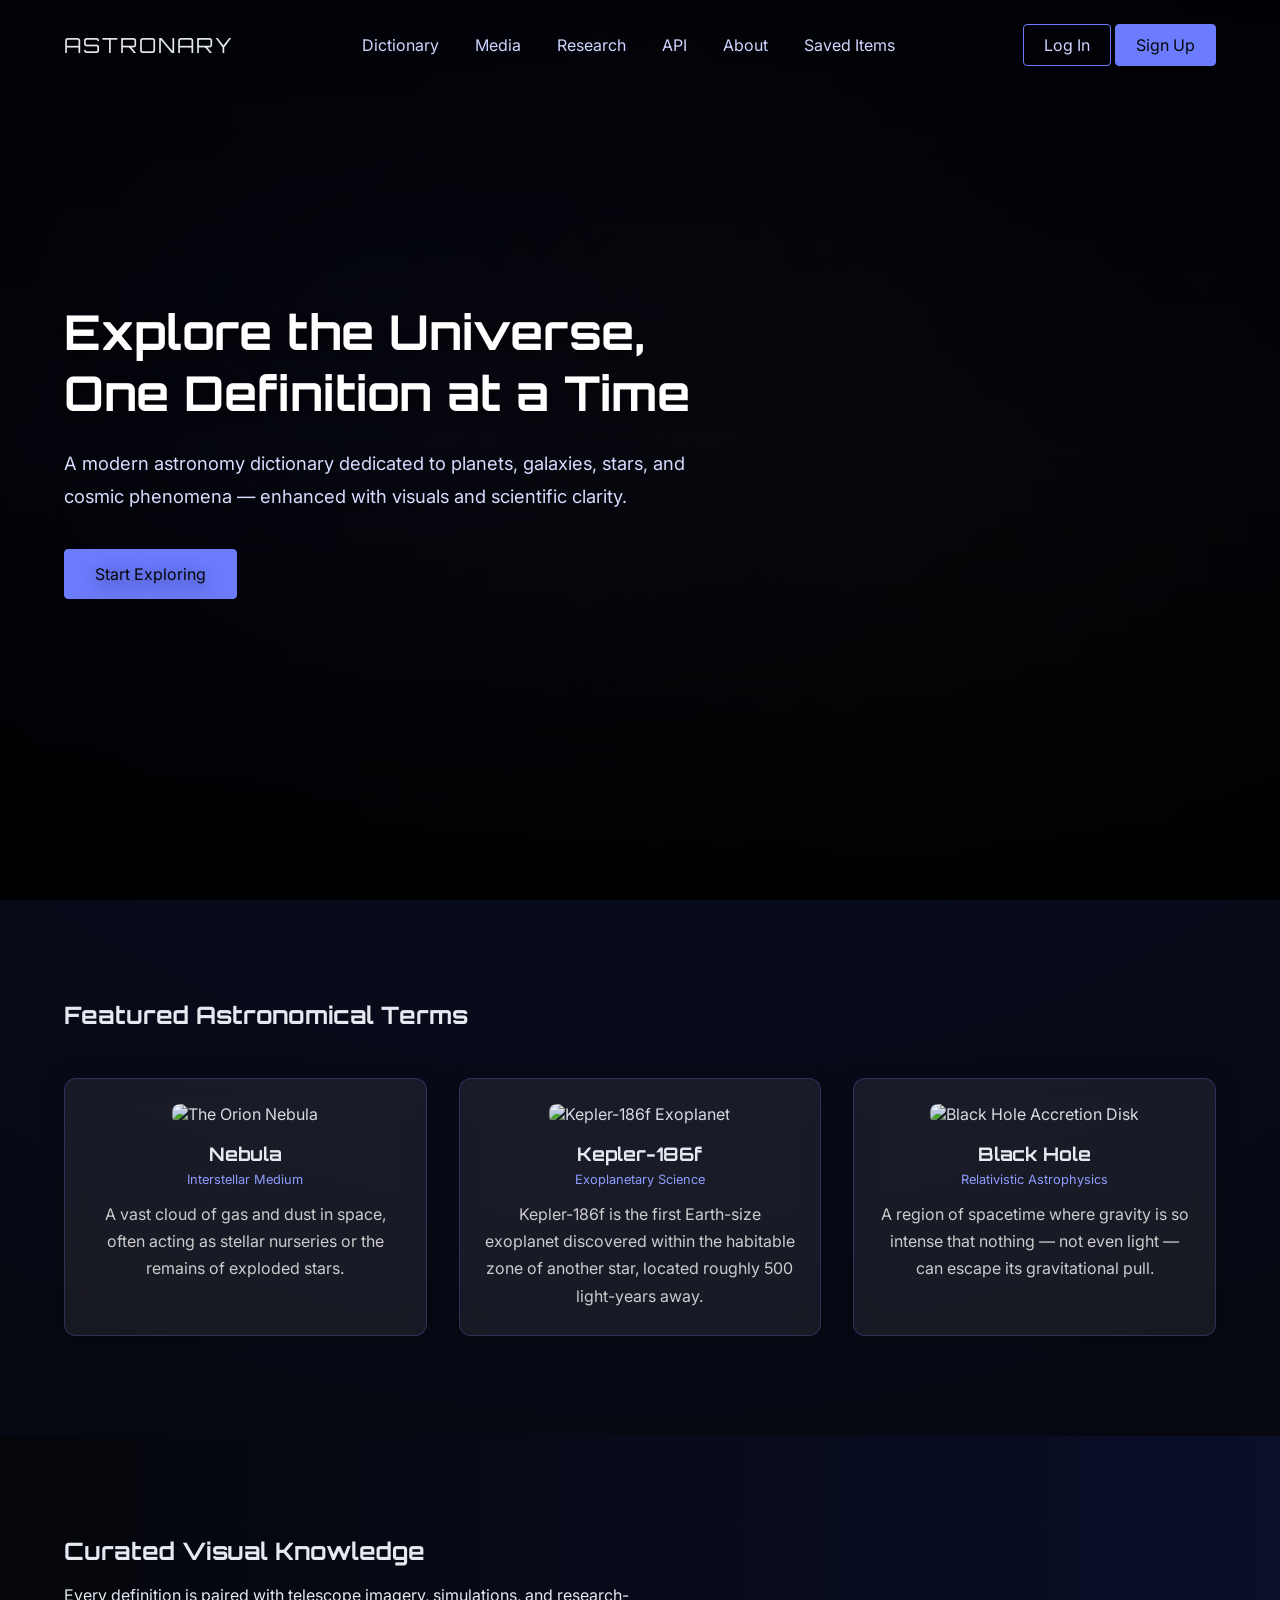
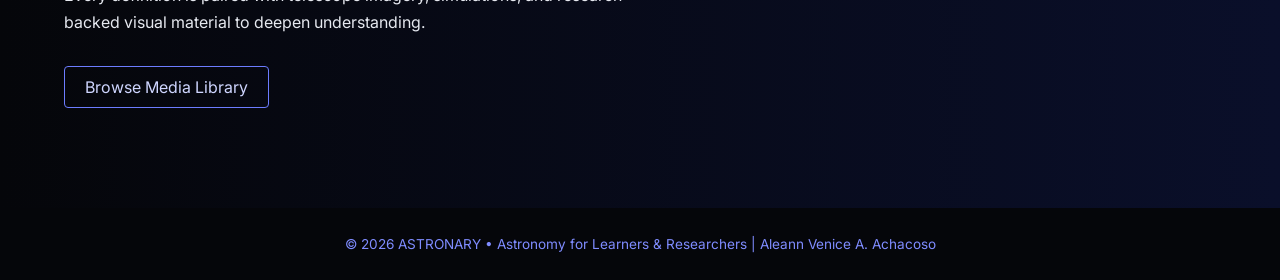
==== commit 8f0d1dec: "save.html added, save button is added in API.html, CSS style adjustments to maintain the UI design" ====
--- a/index.html
+++ b/index.html
@@ -24,11 +24,12 @@
         <a href="#">Dictionary</a>
         <a href="#">Media</a>
         <a href="#">Research</a>
+        <a href="API.html">API</a>
         <a href="#">About</a>
+        <a href="saved.html">Saved Items</a>
       </nav>
 
       <div class="auth-buttons">
-        <!-- Updated to link directly to login.html and signup.html -->
         <a href="login.html" class="btn ghost">Log In</a>
         <a href="signup.html" class="btn primary">Sign Up</a>
       </div>
--- a/style.css
+++ b/style.css
@@ -451,3 +451,421 @@
   align-items: center;
   gap: 10px;
 }
+
+.admin-container {
+  width: 95%;
+  max-width: 1400px;
+  margin: 60px auto;
+  padding: 20px;
+  color: white;
+}
+
+.admin-header {
+  text-align: center;
+  margin-bottom: 30px;
+}
+
+.admin-header h1 {
+  font-family: "Orbitron", sans-serif;
+  font-size: 36px;
+  margin-bottom: 5px;
+}
+
+.admin-header p {
+  font-size: 16px;
+  color: #ccc;
+}
+
+.admin-menu {
+  display: flex;
+  flex-wrap: wrap;
+  justify-content: center;
+  gap: 20px;
+  margin-bottom: 40px;
+}
+
+.admin-menu a.btn {
+  background: #5b6cff;
+  color: white;
+  text-decoration: none;
+  padding: 12px 25px;
+  border-radius: 8px;
+  font-weight: 600;
+  transition: 0.3s;
+}
+
+.admin-menu a.btn:hover {
+  background: #404edb;
+}
+
+table {
+  width: 100%;
+  border-collapse: collapse;
+  background: rgba(255, 255, 255, 0.05);
+  border-radius: 10px;
+  overflow: hidden;
+  box-shadow: 0 0 20px rgba(0, 0, 0, 0.3);
+}
+
+table th,
+table td {
+  padding: 16px;
+  text-align: left;
+}
+
+table thead {
+  background: rgba(91, 108, 255, 0.2);
+}
+
+table thead th {
+  font-weight: 600;
+  color: white;
+}
+
+table tbody tr {
+  border-bottom: 1px solid rgba(255, 255, 255, 0.2);
+  transition: background 0.3s;
+}
+
+table tbody tr:hover {
+  background: rgba(91, 108, 255, 0.1);
+}
+
+table td button {
+  padding: 8px 14px;
+  border-radius: 6px;
+  border: none;
+  cursor: pointer;
+  font-weight: 600;
+  transition: 0.3s;
+}
+
+.view {
+  background: #5b6cff;
+  color: white;
+  margin-right: 5px;
+}
+
+.view:hover {
+  background: #404edb;
+}
+
+.delete {
+  background: #ff4d4d;
+  color: white;
+}
+
+.delete:hover {
+  background: #cc0000;
+}
+
+@media (max-width: 900px) {
+  table,
+  thead,
+  tbody,
+  th,
+  td,
+  tr {
+    display: block;
+  }
+
+  table thead {
+    display: none;
+  }
+
+  table tbody tr {
+    margin-bottom: 15px;
+    border-bottom: 2px solid rgba(255, 255, 255, 0.1);
+    padding: 10px;
+  }
+
+  table tbody td {
+    display: flex;
+    justify-content: space-between;
+    padding: 8px 10px;
+    border: none;
+  }
+
+  table tbody td::before {
+    content: attr(data-label);
+    font-weight: 600;
+    color: #ccc;
+  }
+
+  table tbody td button {
+    margin-left: 5px;
+  }
+}
+
+.admin-container {
+  width: 95%;
+  max-width: 1400px;
+  margin: 40px auto;
+  padding: 20px;
+  color: white;
+  display: flex;
+  flex-direction: column;
+  gap: 40px;
+}
+
+.admin-header {
+  text-align: center;
+}
+
+.admin-header h1 {
+  font-family: "Orbitron", sans-serif;
+  font-size: 42px;
+  margin-bottom: 5px;
+}
+
+.admin-header p {
+  font-size: 16px;
+  color: #ccc;
+}
+
+.admin-menu {
+  display: flex;
+  flex-wrap: wrap;
+  justify-content: center;
+  gap: 15px;
+}
+
+.admin-menu a.btn {
+  background: #5b6cff;
+  color: white;
+  padding: 12px 28px;
+  border-radius: 8px;
+  font-weight: 600;
+  text-decoration: none;
+  transition: 0.3s;
+}
+
+.admin-menu a.btn:hover {
+  background: #404edb;
+}
+
+.dashboard-cards {
+  display: grid;
+  grid-template-columns: repeat(auto-fit, minmax(180px, 1fr));
+  gap: 20px;
+}
+
+.card {
+  background: rgba(255, 255, 255, 0.07);
+  padding: 25px;
+  text-align: center;
+  border-radius: 12px;
+  backdrop-filter: blur(10px);
+  box-shadow: 0 0 20px rgba(0, 0, 0, 0.3);
+  transition:
+    transform 0.3s,
+    background 0.3s;
+}
+
+.card:hover {
+  transform: translateY(-5px);
+  background: rgba(91, 108, 255, 0.2);
+}
+
+.card h2 {
+  font-size: 36px;
+  margin-bottom: 5px;
+}
+
+.card p {
+  font-size: 16px;
+  color: #ccc;
+}
+
+.quick-links {
+  display: flex;
+  flex-wrap: wrap;
+  justify-content: center;
+  gap: 20px;
+  margin-top: 30px;
+}
+
+.quick-links a.btn {
+  padding: 14px 30px;
+  font-weight: 600;
+}
+
+@media (max-width: 900px) {
+  .dashboard-cards {
+    grid-template-columns: repeat(auto-fit, minmax(140px, 1fr));
+  }
+
+  .admin-header h1 {
+    font-size: 32px;
+  }
+
+  .card h2 {
+    font-size: 28px;
+  }
+
+  .quick-links a.btn {
+    padding: 12px 20px;
+  }
+}
+
+.add-user-section {
+  margin: 40px 0;
+}
+
+.add-user-section h2 {
+  margin-bottom: 15px;
+}
+
+.add-user-section form input,
+.add-user-section form select,
+.add-user-section form button {
+  margin: 5px 0;
+  padding: 8px;
+  width: 250px;
+  display: block;
+}
+
+#usersTable {
+  border-collapse: collapse;
+  width: 100%;
+  max-width: 700px;
+  margin-top: 20px;
+}
+
+#usersTable th,
+#usersTable td {
+  border: 1px solid #ccc;
+  padding: 10px 12px;
+  text-align: left;
+}
+
+#usersTable th {
+  background-color: #f4f4f4;
+}
+
+.api-container {
+  padding: 140px 64px 80px;
+  text-align: center;
+}
+
+.api-container h1 {
+  font-family: "Orbitron", sans-serif;
+  margin-bottom: 10px;
+}
+
+.api-container p {
+  color: #cfd6ff;
+  margin-bottom: 30px;
+}
+
+.api-search-box {
+  margin-bottom: 30px;
+}
+
+.api-search-box input {
+  padding: 14px;
+  width: 260px;
+  border-radius: 6px;
+  border: 1px solid rgba(108, 124, 255, 0.4);
+  background: rgba(255, 255, 255, 0.07);
+  color: white;
+  outline: none;
+}
+
+.api-search-box input::placeholder {
+  color: #9aa6ff;
+}
+
+.api-search-box button {
+  margin-left: 10px;
+}
+
+.api-results {
+  display: grid;
+  grid-template-columns: repeat(auto-fit, minmax(260px, 1fr));
+  gap: 30px;
+  margin-top: 40px;
+}
+
+.api-card {
+  width: 240px;
+  padding: 20px;
+  background: rgba(12, 18, 40, 0.75);
+  backdrop-filter: blur(10px);
+  border-radius: 10px;
+  border: 1px solid rgba(108, 124, 255, 0.25);
+  transition:
+    transform 0.3s ease,
+    box-shadow 0.3s ease;
+}
+
+.api-card img {
+  width: 100%;
+  height: 160px;
+  object-fit: cover;
+  border-radius: 8px;
+  margin-bottom: 12px;
+}
+
+.api-results {
+  display: grid;
+  grid-template-columns: repeat(auto-fit, minmax(240px, 1fr));
+  gap: 30px;
+  margin-top: 40px;
+}
+
+.api-card button {
+  margin-top: 12px;
+  width: 100%;
+  padding: 10px;
+  border-radius: 6px;
+  border: 1px solid #6c7cff;
+  background: transparent;
+  color: #cfd6ff;
+  font-family: "Orbitron", sans-serif;
+  font-size: 0.85rem;
+  letter-spacing: 1px;
+  cursor: pointer;
+  transition: all 0.25s ease;
+}
+
+.api-card button:hover {
+  background: #6c7cff;
+  color: #05060a;
+  box-shadow: 0 0 18px rgba(108, 124, 255, 0.7);
+  transform: translateY(-2px);
+}
+
+.api-card button.saved {
+  background: #6c7cff;
+  color: #05060a;
+  box-shadow: 0 0 20px rgba(108, 124, 255, 0.9);
+  cursor: default;
+}
+
+.delete-btn {
+  margin-top: 12px;
+  width: 100%;
+  padding: 10px;
+  border-radius: 6px;
+  border: 1px solid #ff6b6b;
+  background: transparent;
+  color: #ff6b6b;
+  font-family: "Orbitron", sans-serif;
+  font-size: 0.85rem;
+  letter-spacing: 1px;
+  cursor: pointer;
+  transition: all 0.25s ease;
+}
+
+.delete-btn:hover {
+  background: #ff6b6b;
+  color: #05060a;
+  box-shadow: 0 0 18px rgba(255, 107, 107, 0.7);
+  transform: translateY(-2px);
+}
+
+.delete-btn:active {
+  transform: scale(0.97);
+  box-shadow: 0 0 10px rgba(255, 107, 107, 0.5);
+}
